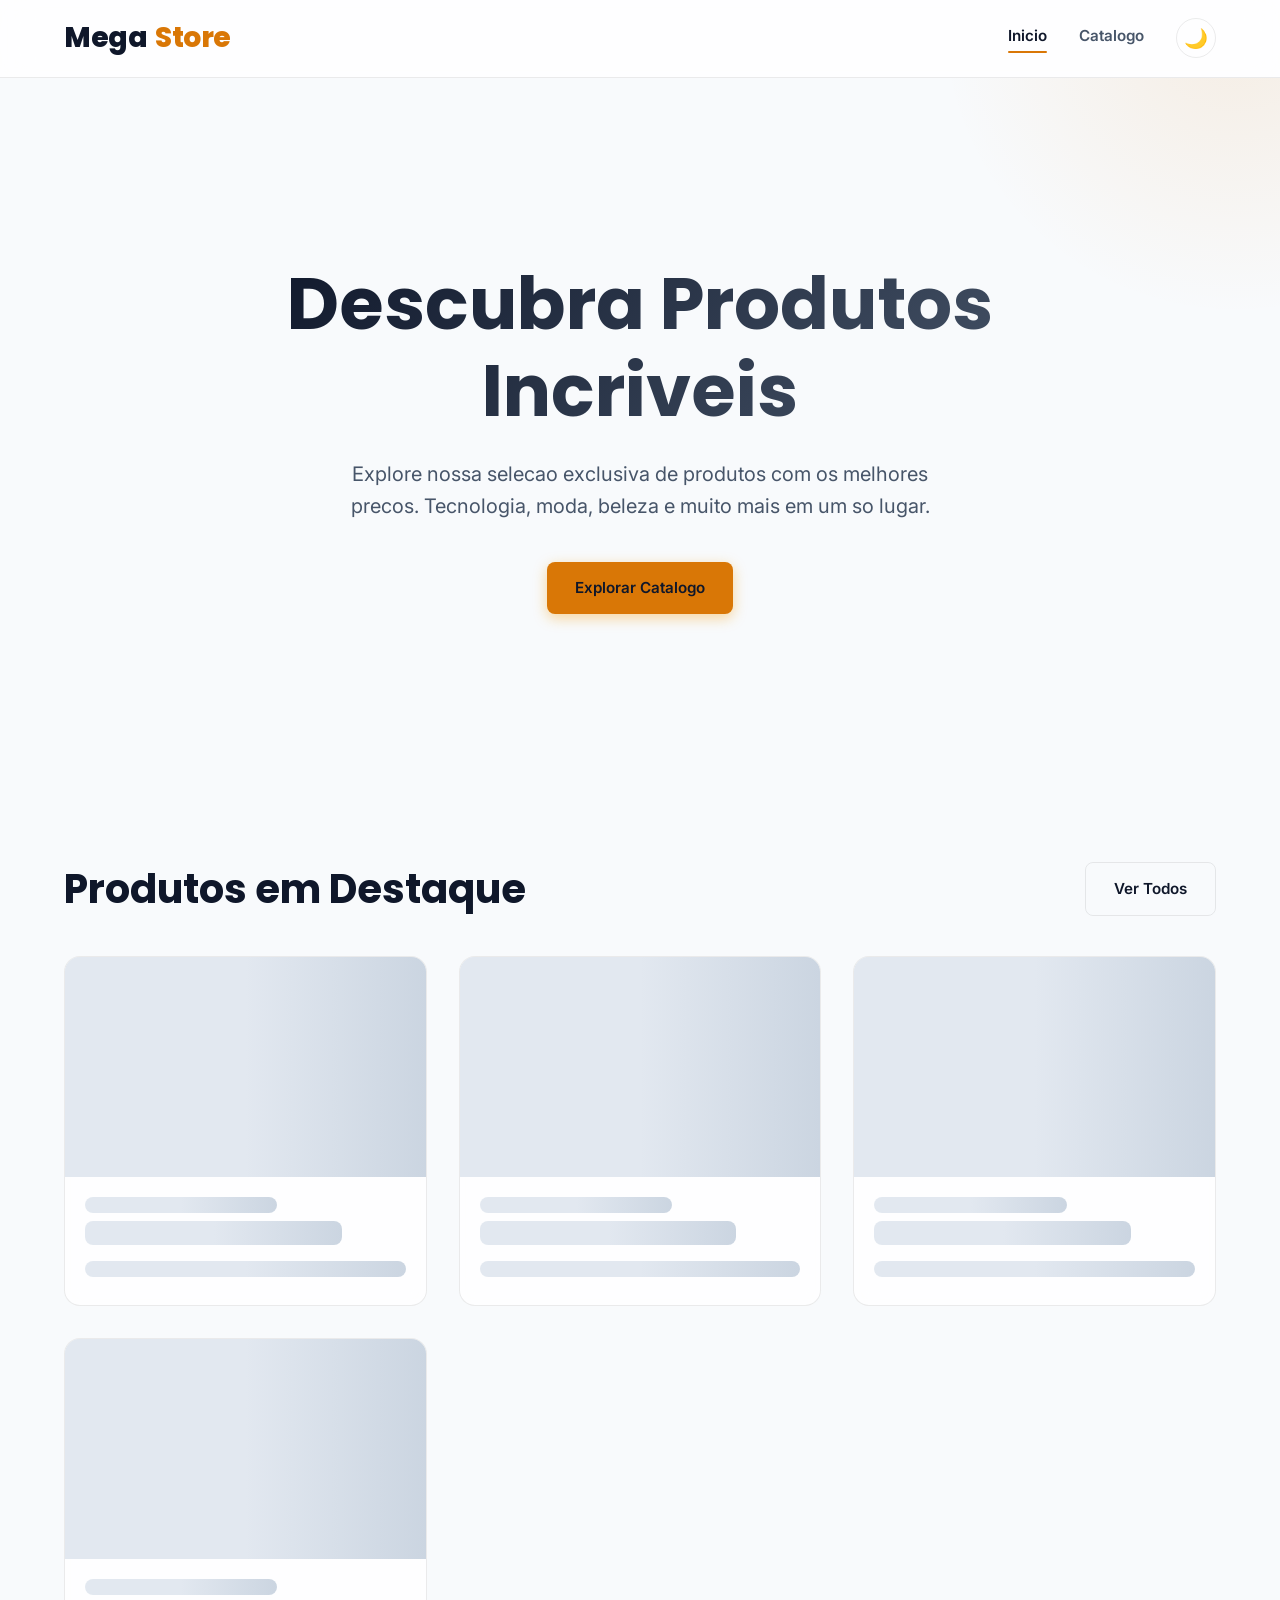
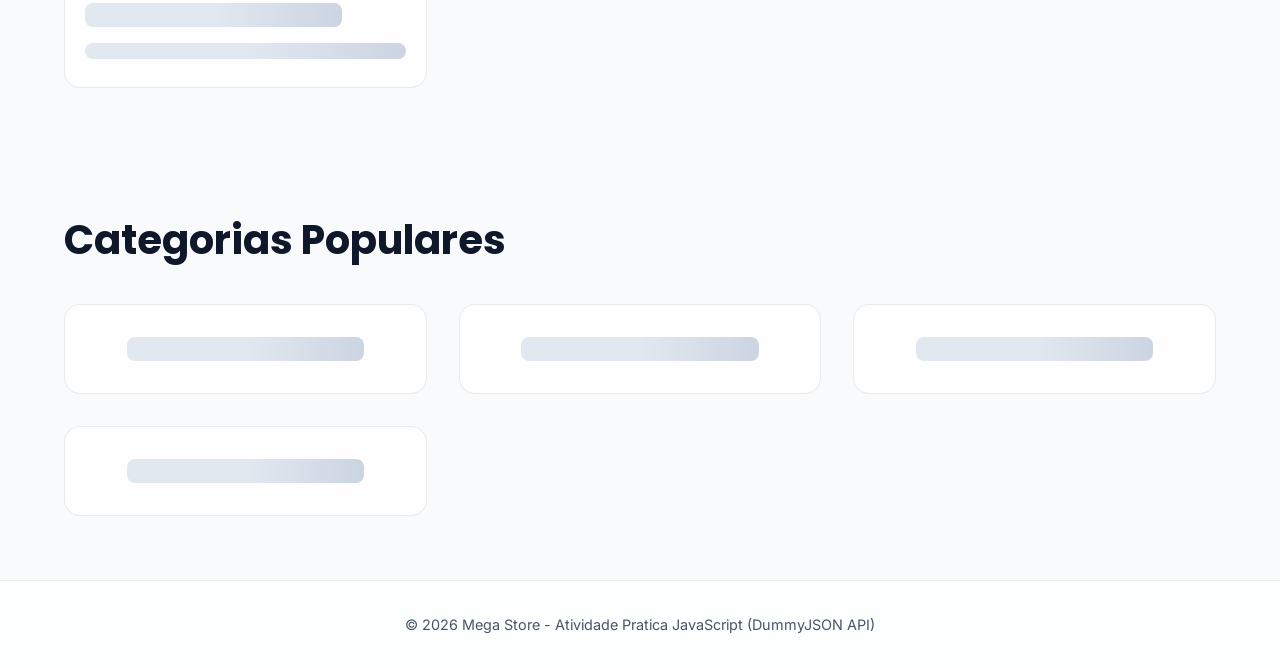
==== index.html @ 239be470 "Feat: Adiciona primeiras funções JS." ====
<!DOCTYPE html>
<html lang="pt-BR">
<head>
    <meta charset="UTF-8">
    <meta name="viewport" content="width=device-width, initial-scale=1.0">
    <meta name="description" content="Mega Store - Sua loja online com os melhores produtos. Atividade pratica de JavaScript.">
    <title>Mega Store - Inicio</title>
    <link rel="stylesheet" href="style.css">
    <link rel="preconnect" href="https://fonts.googleapis.com">
    <link rel="preconnect" href="https://fonts.gstatic.com" crossorigin>
    <link href="https://fonts.googleapis.com/css2?family=Inter:wght@400;500;600;700&family=Poppins:wght@600;700;800&display=swap" rel="stylesheet">
    
    <!-- Script para carregar tema salvo ANTES do render -->
    <script>
        const savedTheme = localStorage.getItem('theme') || 'dark';
        document.documentElement.setAttribute('data-theme', savedTheme);
    </script>
</head>
<body>
    <!-- ===== HEADER ===== -->
    <header class="glass-header">
        <div class="logo">
            Mega<span>Store</span>
        </div>
        <nav>
            <a href="index.html" class="active" id="nav-home">Inicio</a>
            <a href="catalogo.html" id="nav-catalog">Catalogo</a>
            <button 
                id="theme-toggle" 
                class="btn-theme" 
                aria-label="Alternar Tema"
                onclick="if(typeof toggleTheme === 'function') toggleTheme()"
            >
                <!-- Icone sol/lua sera alternado via JS -->
                <span id="theme-icon">🌙</span>
            </button>
        </nav>
    </header>

    <!-- ===== MAIN ===== -->
    <main>
        <!-- Hero Section -->
        <section class="hero">
            <div class="hero-content">
                <h1>Descubra Produtos Incriveis</h1>
                <p>
                    Explore nossa selecao exclusiva de produtos com os melhores precos. 
                    Tecnologia, moda, beleza e muito mais em um so lugar.
                </p>
                <a href="catalogo.html" class="btn-primary" id="hero-cta">
                    Explorar Catalogo
                </a>
            </div>
        </section>

        <!-- Produtos em Destaque -->
        <section class="featured-section">
            <div class="section-header">
                <h2>Produtos em Destaque</h2>
                <a href="catalogo.html" class="btn-secondary">Ver Todos</a>
            </div>
            
            <!-- 
                CONTAINER DOS PRODUTOS EM DESTAQUE
                O JavaScript deve preencher este container com os cards dos produtos.
                Use o ID "featured-products" para selecionar este elemento.
            -->
            <div id="featured-products" class="products-grid">
                
                <!-- PLACEHOLDER CARD 1 - Remover quando carregar dados da API -->
                <article class="product-card placeholder-card">
                    <div class="product-card-img">
                        <div class="skeleton skeleton-card"></div>
                    </div>
                    <div class="product-card-content">
                        <div class="skeleton skeleton-text short"></div>
                        <div class="skeleton skeleton-title"></div>
                        <div class="skeleton skeleton-text"></div>
                    </div>
                </article>

                <!-- PLACEHOLDER CARD 2 -->
                <article class="product-card placeholder-card">
                    <div class="product-card-img">
                        <div class="skeleton skeleton-card"></div>
                    </div>
                    <div class="product-card-content">
                        <div class="skeleton skeleton-text short"></div>
                        <div class="skeleton skeleton-title"></div>
                        <div class="skeleton skeleton-text"></div>
                    </div>
                </article>

                <!-- PLACEHOLDER CARD 3 -->
                <article class="product-card placeholder-card">
                    <div class="product-card-img">
                        <div class="skeleton skeleton-card"></div>
                    </div>
                    <div class="product-card-content">
                        <div class="skeleton skeleton-text short"></div>
                        <div class="skeleton skeleton-title"></div>
                        <div class="skeleton skeleton-text"></div>
                    </div>
                </article>

                <!-- PLACEHOLDER CARD 4 -->
                <article class="product-card placeholder-card">
                    <div class="product-card-img">
                        <div class="skeleton skeleton-card"></div>
                    </div>
                    <div class="product-card-content">
                        <div class="skeleton skeleton-text short"></div>
                        <div class="skeleton skeleton-title"></div>
                        <div class="skeleton skeleton-text"></div>
                    </div>
                </article>

            </div>
        </section>

        <!-- Categorias Populares -->
        <section class="featured-section">
            <div class="section-header">
                <h2>Categorias Populares</h2>
            </div>
            
            <!-- 
                CONTAINER DAS CATEGORIAS
                O JavaScript deve preencher este container com as categorias.
                Use o ID "categories-grid" para selecionar este elemento.
            -->
            <div id="categories-grid" class="products-grid">
                
                <!-- PLACEHOLDER CATEGORIA 1 -->
                <div class="product-card placeholder-card">
                    <div class="product-card-content" style="padding: 2rem; text-align: center;">
                        <div class="skeleton skeleton-title" style="margin: 0 auto;"></div>
                    </div>
                </div>

                <!-- PLACEHOLDER CATEGORIA 2 -->
                <div class="product-card placeholder-card">
                    <div class="product-card-content" style="padding: 2rem; text-align: center;">
                        <div class="skeleton skeleton-title" style="margin: 0 auto;"></div>
                    </div>
                </div>

                <!-- PLACEHOLDER CATEGORIA 3 -->
                <div class="product-card placeholder-card">
                    <div class="product-card-content" style="padding: 2rem; text-align: center;">
                        <div class="skeleton skeleton-title" style="margin: 0 auto;"></div>
                    </div>
                </div>

                <!-- PLACEHOLDER CATEGORIA 4 -->
                <div class="product-card placeholder-card">
                    <div class="product-card-content" style="padding: 2rem; text-align: center;">
                        <div class="skeleton skeleton-title" style="margin: 0 auto;"></div>
                    </div>
                </div>

            </div>
        </section>
    </main>

    <!-- ===== FOOTER ===== -->
    <footer>
        <p>&copy; 2026 Mega Store - Atividade Pratica JavaScript (DummyJSON API)</p>
    </footer>

    <!-- 
        =====================================================
        SCRIPT - Voce deve criar o arquivo app.js
        =====================================================
        
        FUNCOES QUE VOCE PRECISA IMPLEMENTAR:
        
        1. toggleTheme() - Alternar entre tema claro e escuro
           - Trocar o atributo data-theme do <html>
           - Salvar preferencia no localStorage
           - Atualizar icone do botao
        
        2. loadFeaturedProducts() - Carregar produtos em destaque
           - Fazer fetch para: https://dummyjson.com/products?limit=4
           - Renderizar os cards no #featured-products
        
        3. loadCategories() - Carregar categorias populares
           - Fazer fetch para: https://dummyjson.com/products/categories
           - Renderizar no #categories-grid (apenas 4-6 categorias)
        
        4. renderProductCard(product) - Criar HTML do card do produto
           - Usar os dados: title, price, thumbnail, category, rating, discountPercentage
           - Incluir link para detalhes.html?id={product.id}
        
        =====================================================
    -->
    <script src="script.js"></script>
</body>
</html>
---- style.css ----
/* =====================================================
   MEGA STORE - CSS COMPLETO
   Atividade Pratica JavaScript com DummyJSON API
   ===================================================== */

   :root {
    /* Tema Escuro (Padrao) */
    --primary-bg: #0f172a;
    --secondary-bg: #1e293b;
    --tertiary-bg: #334155;
    --accent-color: #f59e0b;
    --accent-hover: #d97706;
    --accent-light: rgba(245, 158, 11, 0.15);
    --text-primary: #f8fafc;
    --text-secondary: #94a3b8;
    --text-muted: #64748b;
    --glass-bg: rgba(30, 41, 59, 0.7);
    --glass-border: rgba(255, 255, 255, 0.08);
    --danger: #ef4444;
    --danger-hover: #dc2626;
    --success: #22c55e;
    --success-light: rgba(34, 197, 94, 0.15);
    --warning: #eab308;
    --warning-light: rgba(234, 179, 8, 0.15);
    --info: #3b82f6;
    --transition: all 0.3s cubic-bezier(0.4, 0, 0.2, 1);
    --border-radius: 16px;
    --border-radius-sm: 8px;
    --shadow-lg: 0 20px 40px -10px rgba(0, 0, 0, 0.5);
    --shadow-md: 0 8px 32px 0 rgba(0, 0, 0, 0.3);
}

[data-theme="light"] {
    --primary-bg: #f8fafc;
    --secondary-bg: #e2e8f0;
    --tertiary-bg: #cbd5e1;
    --accent-color: #d97706;
    --accent-hover: #b45309;
    --accent-light: rgba(217, 119, 6, 0.1);
    --text-primary: #0f172a;
    --text-secondary: #475569;
    --text-muted: #64748b;
    --glass-bg: rgba(255, 255, 255, 0.8);
    --glass-border: rgba(0, 0, 0, 0.08);
    --success-light: rgba(34, 197, 94, 0.1);
    --warning-light: rgba(234, 179, 8, 0.1);
    --shadow-lg: 0 20px 40px -10px rgba(0, 0, 0, 0.15);
    --shadow-md: 0 8px 32px 0 rgba(0, 0, 0, 0.1);
}

/* =====================================================
   RESET E BASE
   ===================================================== */

* {
    margin: 0;
    padding: 0;
    box-sizing: border-box;
}

body {
    font-family: 'Inter', -apple-system, BlinkMacSystemFont, 'Segoe UI', sans-serif;
    background-color: var(--primary-bg);
    color: var(--text-primary);
    line-height: 1.6;
    min-height: 100vh;
    display: flex;
    flex-direction: column;
}

h1, h2, h3, h4, h5, h6 {
    font-family: 'Poppins', sans-serif;
    font-weight: 700;
    line-height: 1.2;
}

a {
    color: inherit;
    text-decoration: none;
}

img {
    max-width: 100%;
    height: auto;
}

/* =====================================================
   HEADER / NAVEGACAO
   ===================================================== */

.glass-header {
    background: var(--glass-bg);
    backdrop-filter: blur(16px);
    -webkit-backdrop-filter: blur(16px);
    border-bottom: 1px solid var(--glass-border);
    padding: 1rem 5%;
    display: flex;
    justify-content: space-between;
    align-items: center;
    position: sticky;
    top: 0;
    z-index: 1000;
}

.logo {
    font-family: 'Poppins', sans-serif;
    font-size: 1.75rem;
    font-weight: 800;
    letter-spacing: -0.5px;
    cursor: pointer;
    display: flex;
    align-items: center;
    gap: 0.5rem;
}

.logo span {
    color: var(--accent-color);
}

nav {
    display: flex;
    align-items: center;
    gap: 2rem;
}

nav a {
    color: var(--text-secondary);
    font-weight: 600;
    font-size: 0.95rem;
    transition: var(--transition);
    position: relative;
    padding-bottom: 4px;
}

nav a:hover,
nav a.active {
    color: var(--text-primary);
}

nav a::after {
    content: '';
    position: absolute;
    bottom: 0;
    left: 0;
    width: 0%;
    height: 2px;
    background: var(--accent-color);
    transition: var(--transition);
    border-radius: 2px;
}

nav a:hover::after,
nav a.active::after {
    width: 100%;
}

.btn-theme {
    background: transparent;
    border: 1px solid var(--glass-border);
    color: var(--text-primary);
    border-radius: 50%;
    width: 40px;
    height: 40px;
    display: flex;
    align-items: center;
    justify-content: center;
    cursor: pointer;
    transition: var(--transition);
    font-size: 1.2rem;
}

.btn-theme:hover {
    background: var(--accent-light);
    border-color: var(--accent-color);
    transform: rotate(180deg);
}

/* =====================================================
   HERO SECTION
   ===================================================== */

.hero {
    min-height: 80vh;
    display: flex;
    align-items: center;
    justify-content: center;
    text-align: center;
    padding: 4rem 5%;
    background: 
        linear-gradient(135deg, rgba(15, 23, 42, 0.9), rgba(15, 23, 42, 0.7)),
        url('https://images.unsplash.com/photo-1441986300917-64674bd600d8?w=1920') center/cover no-repeat;
    position: relative;
    overflow: hidden;
}

[data-theme="light"] .hero {
    background: 
        linear-gradient(135deg, rgba(248, 250, 252, 0.92), rgba(248, 250, 252, 0.85)),
        url('https://images.unsplash.com/photo-1441986300917-64674bd600d8?w=1920') center/cover no-repeat;
}

.hero::before {
    content: '';
    position: absolute;
    top: -50%;
    right: -20%;
    width: 600px;
    height: 600px;
    background: radial-gradient(circle, var(--accent-light) 0%, transparent 70%);
    border-radius: 50%;
    pointer-events: none;
}

.hero-content {
    max-width: 800px;
    position: relative;
    z-index: 1;
}

.hero-content h1 {
    font-size: clamp(2.5rem, 6vw, 4.5rem);
    margin-bottom: 1.5rem;
    background: linear-gradient(135deg, var(--text-primary), var(--text-secondary));
    background-clip: text;
    -webkit-background-clip: text;
    -webkit-text-fill-color: transparent;
    animation: fadeInUp 0.8s ease-out;
}

.hero-content p {
    font-size: 1.25rem;
    color: var(--text-secondary);
    margin-bottom: 2.5rem;
    max-width: 600px;
    margin-left: auto;
    margin-right: auto;
    animation: fadeInUp 1s ease-out;
}

/* =====================================================
   BOTOES
   ===================================================== */

.btn-primary,
.btn-secondary,
.btn-danger,
.btn-small {
    display: inline-flex;
    align-items: center;
    justify-content: center;
    gap: 0.5rem;
    padding: 0.875rem 1.75rem;
    border-radius: var(--border-radius-sm);
    font-weight: 600;
    cursor: pointer;
    border: none;
    transition: var(--transition);
    font-family: inherit;
    font-size: 0.95rem;
    text-decoration: none;
}

.btn-primary {
    background: var(--accent-color);
    color: #0f172a;
    box-shadow: 0 4px 14px 0 rgba(245, 158, 11, 0.4);
}

.btn-primary:hover {
    background: var(--accent-hover);
    transform: translateY(-2px);
    box-shadow: 0 6px 20px rgba(245, 158, 11, 0.5);
}

.btn-primary:disabled {
    opacity: 0.6;
    cursor: not-allowed;
    transform: none;
}

.btn-secondary {
    background: transparent;
    border: 1px solid var(--glass-border);
    color: var(--text-primary);
}

.btn-secondary:hover {
    border-color: var(--accent-color);
    background: var(--accent-light);
}

.btn-danger {
    background: transparent;
    border: 1px solid var(--danger);
    color: var(--danger);
}

.btn-danger:hover {
    background: var(--danger);
    color: #fff;
}

.btn-small {
    padding: 0.5rem 1rem;
    font-size: 0.85rem;
}

/* =====================================================
   SECOES E LAYOUT
   ===================================================== */

.page-content {
    padding: 3rem 5%;
    flex: 1;
}

.featured-section {
    padding: 4rem 5%;
}

.section-header {
    display: flex;
    justify-content: space-between;
    align-items: center;
    margin-bottom: 2.5rem;
    flex-wrap: wrap;
    gap: 1.5rem;
}

.section-header h2 {
    font-size: clamp(1.75rem, 4vw, 2.5rem);
}

/* =====================================================
   FILTROS E BUSCA
   ===================================================== */

.filters-container {
    display: flex;
    flex-wrap: wrap;
    gap: 1rem;
    align-items: center;
}

.search-box {
    position: relative;
    flex: 1;
    min-width: 250px;
    max-width: 400px;
}

.search-box input {
    width: 100%;
    padding: 0.875rem 1rem 0.875rem 3rem;
    background: var(--glass-bg);
    border: 1px solid var(--glass-border);
    border-radius: var(--border-radius-sm);
    color: var(--text-primary);
    font-family: inherit;
    font-size: 0.95rem;
    outline: none;
    transition: var(--transition);
}

.search-box input::placeholder {
    color: var(--text-muted);
}

.search-box input:focus {
    border-color: var(--accent-color);
    box-shadow: 0 0 0 3px var(--accent-light);
}

.search-box::before {
    content: '';
    position: absolute;
    left: 1rem;
    top: 50%;
    transform: translateY(-50%);
    width: 18px;
    height: 18px;
    background-image: url("data:image/svg+xml,%3Csvg xmlns='http://www.w3.org/2000/svg' fill='none' viewBox='0 0 24 24' stroke='%2394a3b8'%3E%3Cpath stroke-linecap='round' stroke-linejoin='round' stroke-width='2' d='M21 21l-6-6m2-5a7 7 0 11-14 0 7 7 0 0114 0z'%3E%3C/path%3E%3C/svg%3E");
    background-size: contain;
    pointer-events: none;
}

.filter-select {
    appearance: none;
    background: var(--glass-bg);
    border: 1px solid var(--glass-border);
    color: var(--text-primary);
    padding: 0.875rem 2.5rem 0.875rem 1rem;
    border-radius: var(--border-radius-sm);
    font-family: inherit;
    font-size: 0.95rem;
    cursor: pointer;
    outline: none;
    transition: var(--transition);
    background-image: url("data:image/svg+xml,%3Csvg xmlns='http://www.w3.org/2000/svg' fill='none' viewBox='0 0 24 24' stroke='%2394a3b8'%3E%3Cpath stroke-linecap='round' stroke-linejoin='round' stroke-width='2' d='M19 9l-7 7-7-7'%3E%3C/path%3E%3C/svg%3E");
    background-repeat: no-repeat;
    background-position: right 0.75rem center;
    background-size: 16px;
}

.filter-select:focus {
    border-color: var(--accent-color);
    box-shadow: 0 0 0 3px var(--accent-light);
}

/* =====================================================
   GRID DE PRODUTOS
   ===================================================== */

.products-grid {
    display: grid;
    grid-template-columns: repeat(auto-fill, minmax(280px, 1fr));
    gap: 2rem;
}

/* =====================================================
   CARDS DE PRODUTO
   ===================================================== */

.product-card {
    background: var(--glass-bg);
    border: 1px solid var(--glass-border);
    border-radius: var(--border-radius);
    overflow: hidden;
    backdrop-filter: blur(10px);
    transition: var(--transition);
    display: flex;
    flex-direction: column;
}

.product-card:hover {
    transform: translateY(-8px);
    border-color: rgba(245, 158, 11, 0.3);
    box-shadow: var(--shadow-lg);
}

.product-card-img {
    position: relative;
    width: 100%;
    height: 220px;
    overflow: hidden;
    background: var(--secondary-bg);
}

.product-card-img img {
    width: 100%;
    height: 100%;
    object-fit: cover;
    transition: transform 0.5s ease;
}

.product-card:hover .product-card-img img {
    transform: scale(1.08);
}

/* Badges */
.badge {
    position: absolute;
    padding: 0.35rem 0.75rem;
    border-radius: 4px;
    font-size: 0.75rem;
    font-weight: 700;
    text-transform: uppercase;
    letter-spacing: 0.5px;
}

.badge-discount {
    top: 1rem;
    left: 1rem;
    background: var(--danger);
    color: #fff;
}

.badge-stock {
    top: 1rem;
    right: 1rem;
    background: var(--warning);
    color: #0f172a;
}

.badge-stock.in-stock {
    background: var(--success);
    color: #fff;
}

.badge-stock.low-stock {
    background: var(--warning);
    color: #0f172a;
}

.badge-stock.out-of-stock {
    background: var(--danger);
    color: #fff;
}

.product-card-content {
    padding: 1.25rem;
    flex: 1;
    display: flex;
    flex-direction: column;
}

.product-card-category {
    font-size: 0.75rem;
    text-transform: uppercase;
    letter-spacing: 1px;
    font-weight: 600;
    color: var(--accent-color);
    margin-bottom: 0.5rem;
}

.product-card-brand {
    font-size: 0.8rem;
    color: var(--text-muted);
    margin-bottom: 0.25rem;
}

.product-card-title {
    font-size: 1.1rem;
    margin-bottom: 0.75rem;
    line-height: 1.4;
    display: -webkit-box;
    -webkit-line-clamp: 2;
    -webkit-box-orient: vertical;
    overflow: hidden;
}

/* Rating Stars */
.product-card-rating {
    display: flex;
    align-items: center;
    gap: 0.5rem;
    margin-bottom: 1rem;
}

.stars {
    display: flex;
    gap: 2px;
}

.star {
    width: 16px;
    height: 16px;
    fill: var(--tertiary-bg);
}

.star.filled {
    fill: var(--accent-color);
}

.star.half {
    fill: url(#half-star-gradient);
}

.rating-value {
    font-size: 0.85rem;
    color: var(--text-secondary);
    font-weight: 600;
}

.product-card-footer {
    display: flex;
    justify-content: space-between;
    align-items: center;
    margin-top: auto;
    padding-top: 1rem;
    border-top: 1px solid var(--glass-border);
}

.product-card-prices {
    display: flex;
    flex-direction: column;
}

.price-current {
    font-size: 1.5rem;
    font-weight: 800;
    color: var(--text-primary);
}

.price-original {
    font-size: 0.9rem;
    color: var(--text-muted);
    text-decoration: line-through;
}

/* =====================================================
   PAGINA DE DETALHES
   ===================================================== */

.back-link {
    display: inline-flex;
    align-items: center;
    gap: 0.5rem;
    color: var(--text-secondary);
    font-weight: 600;
    margin-bottom: 2rem;
    transition: var(--transition);
}

.back-link:hover {
    color: var(--accent-color);
    transform: translateX(-5px);
}

.detail-container {
    display: grid;
    grid-template-columns: 1fr 1fr;
    gap: 4rem;
    align-items: start;
}

.detail-gallery {
    display: flex;
    flex-direction: column;
    gap: 1rem;
}

.detail-main-img {
    width: 100%;
    aspect-ratio: 1;
    border-radius: var(--border-radius);
    overflow: hidden;
    background: var(--secondary-bg);
    border: 1px solid var(--glass-border);
}

.detail-main-img img {
    width: 100%;
    height: 100%;
    object-fit: cover;
}

.detail-thumbnails {
    display: flex;
    gap: 0.75rem;
    overflow-x: auto;
    padding-bottom: 0.5rem;
}

.detail-thumb {
    width: 80px;
    height: 80px;
    border-radius: var(--border-radius-sm);
    overflow: hidden;
    cursor: pointer;
    border: 2px solid transparent;
    transition: var(--transition);
    flex-shrink: 0;
    background: var(--secondary-bg);
}

.detail-thumb:hover,
.detail-thumb.active {
    border-color: var(--accent-color);
}

.detail-thumb img {
    width: 100%;
    height: 100%;
    object-fit: cover;
}

.detail-info {
    display: flex;
    flex-direction: column;
    gap: 1.25rem;
}

.detail-category {
    display: inline-block;
    padding: 0.5rem 1rem;
    background: var(--accent-light);
    color: var(--accent-color);
    border-radius: var(--border-radius-sm);
    font-size: 0.85rem;
    font-weight: 600;
    text-transform: uppercase;
    letter-spacing: 1px;
    width: fit-content;
}

.detail-brand {
    color: var(--text-muted);
    font-size: 1rem;
}

.detail-title {
    font-size: clamp(1.75rem, 4vw, 2.5rem);
    line-height: 1.2;
}

.detail-rating {
    display: flex;
    align-items: center;
    gap: 1rem;
}

.detail-rating .stars {
    gap: 4px;
}

.detail-rating .star {
    width: 24px;
    height: 24px;
}

.detail-rating-text {
    font-size: 1rem;
    color: var(--text-secondary);
}

.detail-prices {
    display: flex;
    align-items: baseline;
    gap: 1rem;
}

.detail-price-current {
    font-size: 2.5rem;
    font-weight: 800;
    color: var(--accent-color);
}

.detail-price-original {
    font-size: 1.25rem;
    color: var(--text-muted);
    text-decoration: line-through;
}

.detail-discount {
    padding: 0.35rem 0.75rem;
    background: var(--danger);
    color: #fff;
    border-radius: 4px;
    font-size: 0.85rem;
    font-weight: 700;
}

.detail-description {
    color: var(--text-secondary);
    font-size: 1.05rem;
    line-height: 1.7;
}

.detail-meta {
    display: grid;
    grid-template-columns: repeat(2, 1fr);
    gap: 1rem;
    padding: 1.5rem;
    background: var(--glass-bg);
    border: 1px solid var(--glass-border);
    border-radius: var(--border-radius-sm);
}

.meta-item {
    display: flex;
    flex-direction: column;
    gap: 0.25rem;
}

.meta-label {
    font-size: 0.8rem;
    color: var(--text-muted);
    text-transform: uppercase;
    letter-spacing: 0.5px;
}

.meta-value {
    font-weight: 600;
    color: var(--text-primary);
}

.meta-value.in-stock {
    color: var(--success);
}

.meta-value.low-stock {
    color: var(--warning);
}

.meta-value.out-of-stock {
    color: var(--danger);
}

.detail-actions {
    display: flex;
    gap: 1rem;
    flex-wrap: wrap;
}

.detail-actions .btn-primary {
    flex: 1;
    min-width: 200px;
}

/* Reviews Section */
.reviews-section {
    margin-top: 4rem;
    padding-top: 3rem;
    border-top: 1px solid var(--glass-border);
}

.reviews-section h3 {
    font-size: 1.5rem;
    margin-bottom: 2rem;
}

.reviews-list {
    display: flex;
    flex-direction: column;
    gap: 1.5rem;
}

.review-card {
    padding: 1.5rem;
    background: var(--glass-bg);
    border: 1px solid var(--glass-border);
    border-radius: var(--border-radius-sm);
}

.review-header {
    display: flex;
    justify-content: space-between;
    align-items: center;
    margin-bottom: 1rem;
}

.review-author {
    font-weight: 600;
}

.review-date {
    font-size: 0.85rem;
    color: var(--text-muted);
}

.review-comment {
    color: var(--text-secondary);
    font-style: italic;
}

/* =====================================================
   ESTADOS: LOADING, ERRO, VAZIO
   ===================================================== */

.loading-container,
.error-container,
.empty-container {
    grid-column: 1 / -1;
    text-align: center;
    padding: 4rem 2rem;
}

.loading-spinner {
    width: 48px;
    height: 48px;
    border: 4px solid var(--glass-border);
    border-top-color: var(--accent-color);
    border-radius: 50%;
    animation: spin 1s linear infinite;
    margin: 0 auto 1.5rem;
}

.loading-text {
    color: var(--text-secondary);
    font-size: 1.1rem;
}

.error-icon,
.empty-icon {
    font-size: 4rem;
    margin-bottom: 1rem;
}

.error-title,
.empty-title {
    font-size: 1.5rem;
    margin-bottom: 0.5rem;
}

.error-message,
.empty-message {
    color: var(--text-secondary);
    margin-bottom: 1.5rem;
}

/* Skeleton Loading */
.skeleton {
    background: linear-gradient(
        90deg,
        var(--secondary-bg) 25%,
        var(--tertiary-bg) 50%,
        var(--secondary-bg) 75%
    );
    background-size: 200% 100%;
    animation: shimmer 1.5s infinite;
    border-radius: var(--border-radius-sm);
}

.skeleton-card {
    height: 400px;
}

.skeleton-text {
    height: 1rem;
    margin-bottom: 0.5rem;
}

.skeleton-text.short {
    width: 60%;
}

.skeleton-title {
    height: 1.5rem;
    width: 80%;
    margin-bottom: 1rem;
}

/* =====================================================
   FOOTER
   ===================================================== */

footer {
    text-align: center;
    padding: 2rem 5%;
    border-top: 1px solid var(--glass-border);
    color: var(--text-secondary);
    background: var(--glass-bg);
    font-size: 0.9rem;
}

/* =====================================================
   ANIMACOES
   ===================================================== */

@keyframes fadeInUp {
    from {
        opacity: 0;
        transform: translateY(20px);
    }
    to {
        opacity: 1;
        transform: translateY(0);
    }
}

@keyframes spin {
    to {
        transform: rotate(360deg);
    }
}

@keyframes shimmer {
    0% {
        background-position: -200% 0;
    }
    100% {
        background-position: 200% 0;
    }
}

@keyframes pulse {
    0%, 100% {
        opacity: 1;
    }
    50% {
        opacity: 0.5;
    }
}

/* =====================================================
   RESPONSIVIDADE
   ===================================================== */

@media (max-width: 1024px) {
    .detail-container {
        grid-template-columns: 1fr;
        gap: 2rem;
    }
}

@media (max-width: 768px) {
    .glass-header {
        flex-direction: column;
        gap: 1rem;
        padding: 1rem 4%;
    }

    nav {
        gap: 1.5rem;
    }

    .page-content,
    .featured-section {
        padding: 2rem 4%;
    }

    .section-header {
        flex-direction: column;
        align-items: stretch;
    }

    .filters-container {
        flex-direction: column;
    }

    .search-box {
        max-width: 100%;
    }

    .filter-select {
        width: 100%;
    }

    .products-grid {
        grid-template-columns: repeat(auto-fill, minmax(240px, 1fr));
        gap: 1.5rem;
    }

    .detail-meta {
        grid-template-columns: 1fr;
    }

    .detail-actions {
        flex-direction: column;
    }

    .detail-actions .btn-primary {
        width: 100%;
    }
}

@media (max-width: 480px) {
    .products-grid {
        grid-template-columns: 1fr;
    }

    .product-card-img {
        height: 200px;
    }

    .detail-thumbnails {
        justify-content: flex-start;
    }
}

/* =====================================================
   UTILITARIOS
   ===================================================== */

.hidden {
    display: none !important;
}

.visually-hidden {
    position: absolute;
    width: 1px;
    height: 1px;
    padding: 0;
    margin: -1px;
    overflow: hidden;
    clip: rect(0, 0, 0, 0);
    white-space: nowrap;
    border: 0;
}

.text-center {
    text-align: center;
}

.text-accent {
    color: var(--accent-color);
}

.mt-1 { margin-top: 0.5rem; }
.mt-2 { margin-top: 1rem; }
.mt-3 { margin-top: 1.5rem; }
.mt-4 { margin-top: 2rem; }

.mb-1 { margin-bottom: 0.5rem; }
.mb-2 { margin-bottom: 1rem; }
.mb-3 { margin-bottom: 1.5rem; }
.mb-4 { margin-bottom: 2rem; }
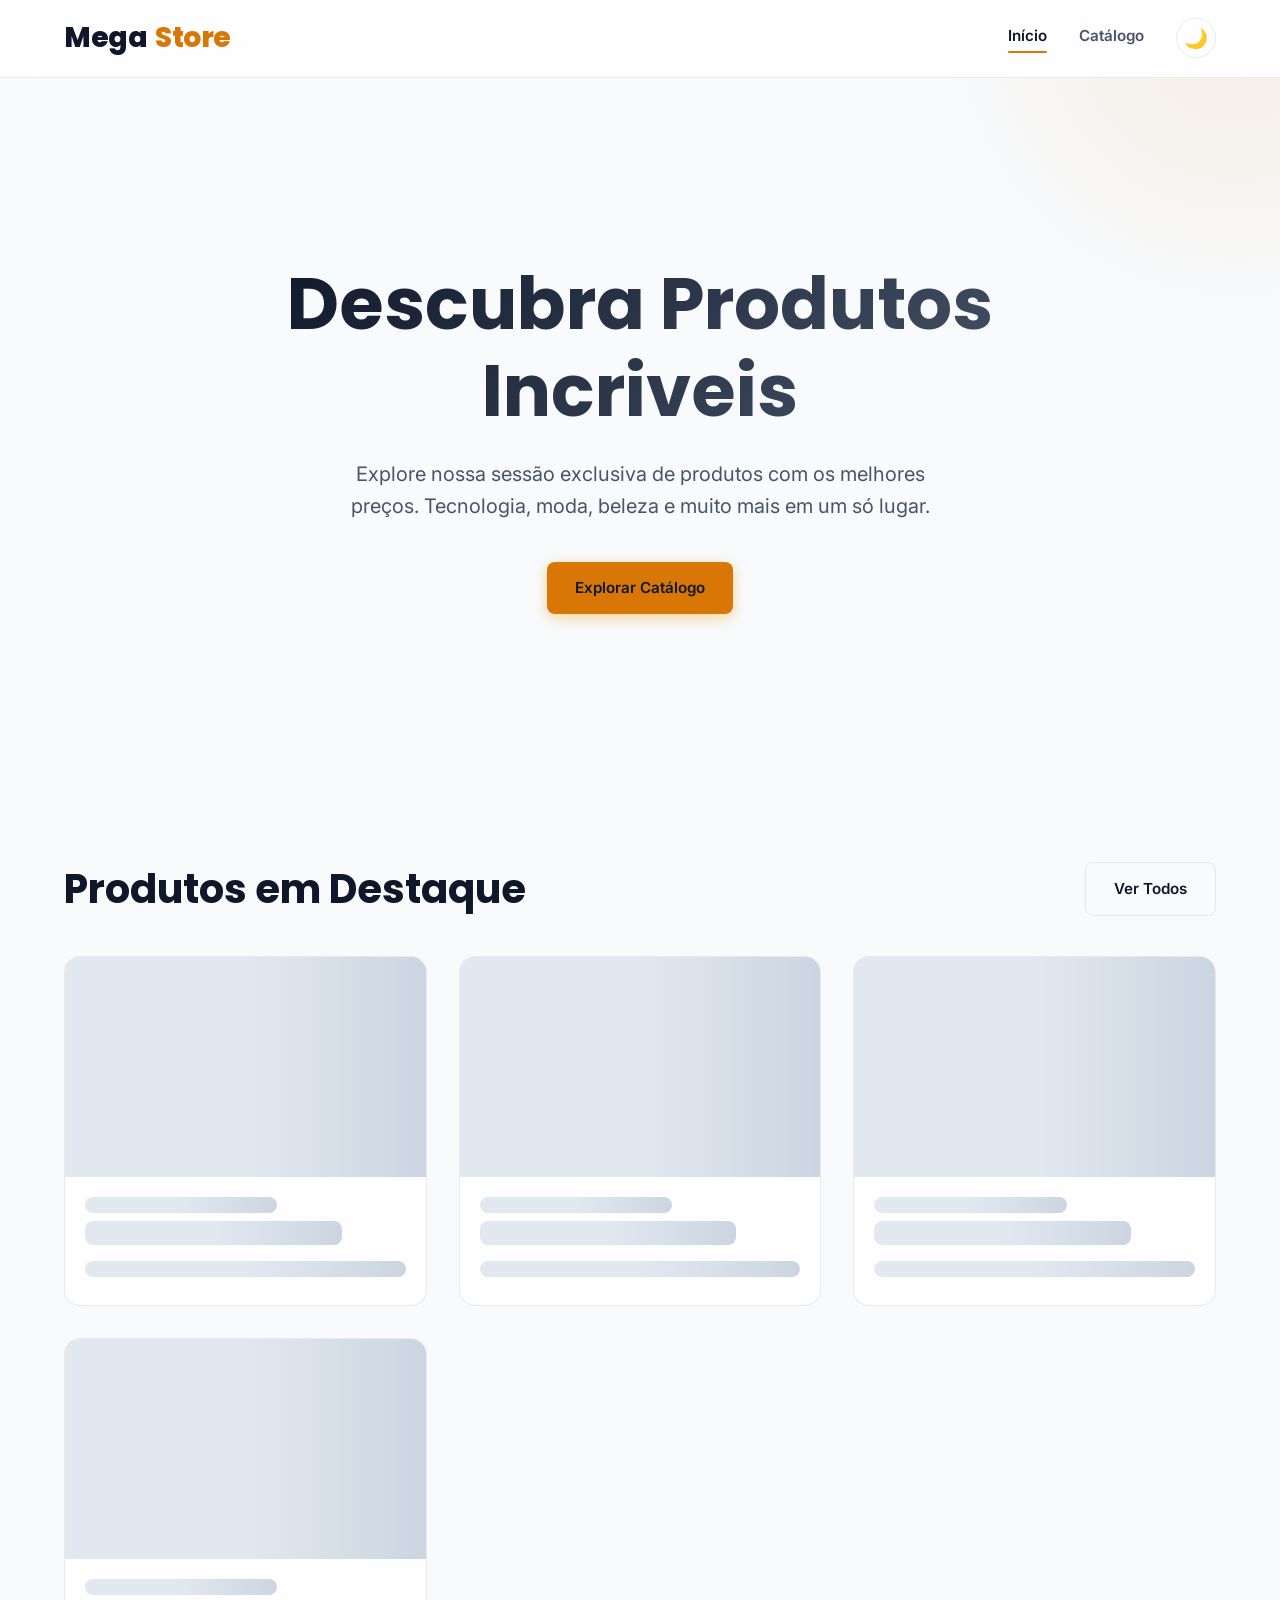
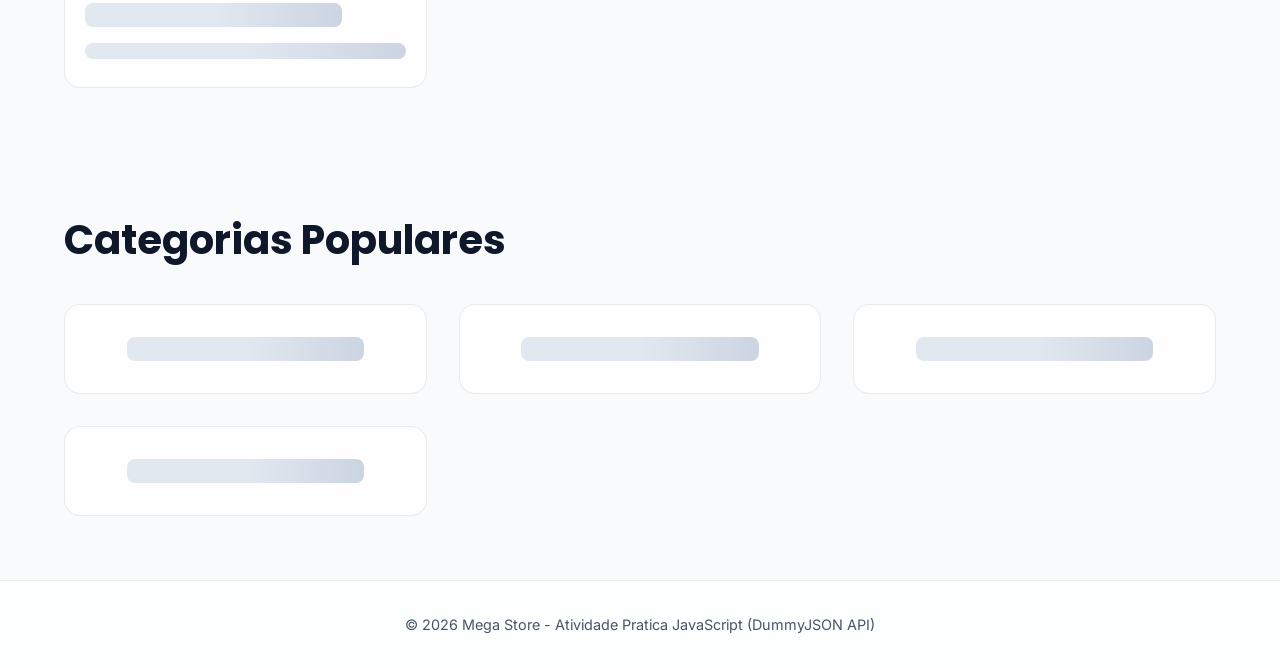
==== commit 6a0db726: "Feat: Adiciona até o item 7." ====
--- a/index.html
+++ b/index.html
@@ -23,8 +23,8 @@
             Mega<span>Store</span>
         </div>
         <nav>
-            <a href="index.html" class="active" id="nav-home">Inicio</a>
-            <a href="catalogo.html" id="nav-catalog">Catalogo</a>
+            <a href="index.html" class="active" id="nav-home">Início</a>
+            <a href="catalogo.html" id="nav-catalog">Catálogo</a>
             <button 
                 id="theme-toggle" 
                 class="btn-theme" 
@@ -44,11 +44,11 @@
             <div class="hero-content">
                 <h1>Descubra Produtos Incriveis</h1>
                 <p>
-                    Explore nossa selecao exclusiva de produtos com os melhores precos. 
-                    Tecnologia, moda, beleza e muito mais em um so lugar.
+                    Explore nossa sessão exclusiva de produtos com os melhores preços. 
+                    Tecnologia, moda, beleza e muito mais em um só lugar.
                 </p>
                 <a href="catalogo.html" class="btn-primary" id="hero-cta">
-                    Explorar Catalogo
+                    Explorar Catálogo
                 </a>
             </div>
         </section>
